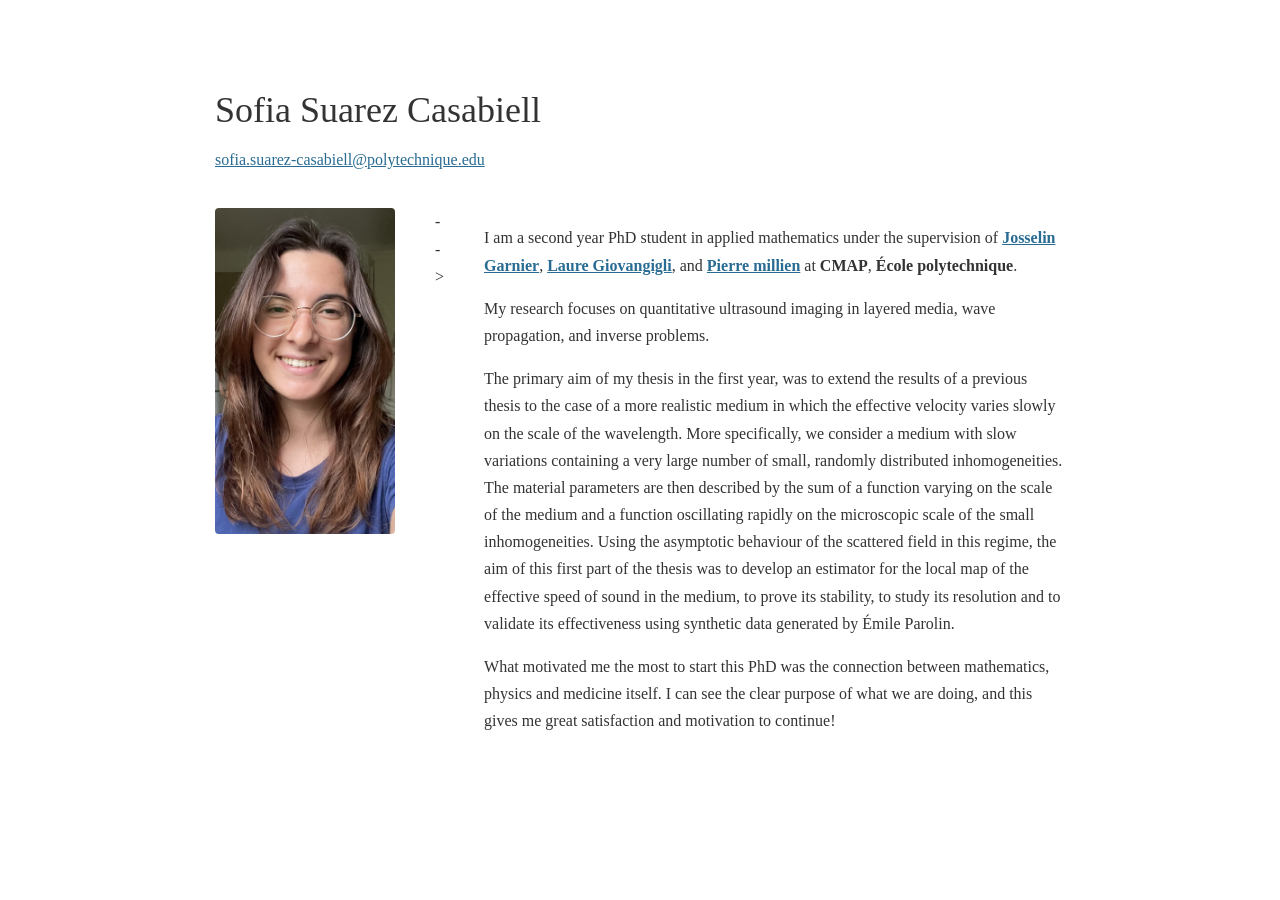
==== index.html @ 88c578b4 "Update image source in index.html Replaced the image source with a new photo." ====
<!DOCTYPE html>
<html lang="en">
<head>
  <meta charset="UTF-8">
  <meta name="viewport" content="width=device-width, initial-scale=1">
  <title>Sofia Suarez Casabiell</title>
  <style>
    body {
      max-width: 850px;
      margin: 80px auto;
      padding: 0 25px;
      font-family: Georgia, serif;
      line-height: 1.7;
      color: #333;
      background: #fff;
    }
    h1 {
      font-size: 36px;
      margin-bottom: 5px;
      font-weight: normal;
    }
    a { color: #286b93; }
    .intro {
      display: flex;
      align-items: flex-start;
      gap: 40px;
      margin-top: 35px;
    }
    .intro img {
      width: 180px;
      max-width: 100%;
      border-radius: 4px;
    }
    .intro p { margin-top: 0; }
    @media (max-width: 600px) {
      body { margin: 35px auto; }
      .intro { flex-direction: column; gap: 20px; }
    }
  </style>
</head>
<body>
  <h1>Sofia Suarez Casabiell</h1>
  <a href="mailto:sofia.suarez-casabiell@polytechnique.edu">sofia.suarez-casabiell@polytechnique.edu</a>

  <div class="intro">
    <img src="198234.jpg">
    -->

    <div>
      <p> 
        <p>
  I am a second year PhD student in applied mathematics under the supervision of
  <a href="https://josselin-garnier.org/"><strong>Josselin Garnier</strong></a>,
  <a href="https://perso.ensta.fr/~giovangigli/"><strong>Laure Giovangigli</strong></a>, and
  <a href="https://www.institut-langevin.espci.fr/people"><strong>Pierre millien</strong></a>
  at <strong>CMAP</strong>, <strong>École polytechnique</strong>.
</p>
        
      </p>
      <p>
        My research focuses on quantitative ultrasound imaging
        in layered media, wave propagation, and inverse problems.  
      </p>
      The primary aim of my thesis in the first year, was to extend the results of a previous thesis to the
case of a more realistic medium in which the effective velocity varies slowly on the scale of the
wavelength. More specifically, we consider a medium with slow variations
containing a very large number of small, randomly distributed inhomogeneities. The
material parameters are then described by the sum of a function varying on the scale
of the medium and a function oscillating rapidly on the microscopic scale of the small
inhomogeneities. Using the asymptotic behaviour of the scattered field in this regime, the aim of
this first part of the thesis was to develop an estimator for the local map of the
effective speed of sound in the medium, to prove its stability, to study its resolution and
to validate its effectiveness using synthetic data generated by Émile Parolin.

            </p>

      What motivated me the most to start this PhD was the connection between mathematics, physics and medicine itself.
      I can see the clear purpose of what we are doing, and this gives me great satisfaction and motivation to continue!
      
    </div>
  </div>
</body>
</html>
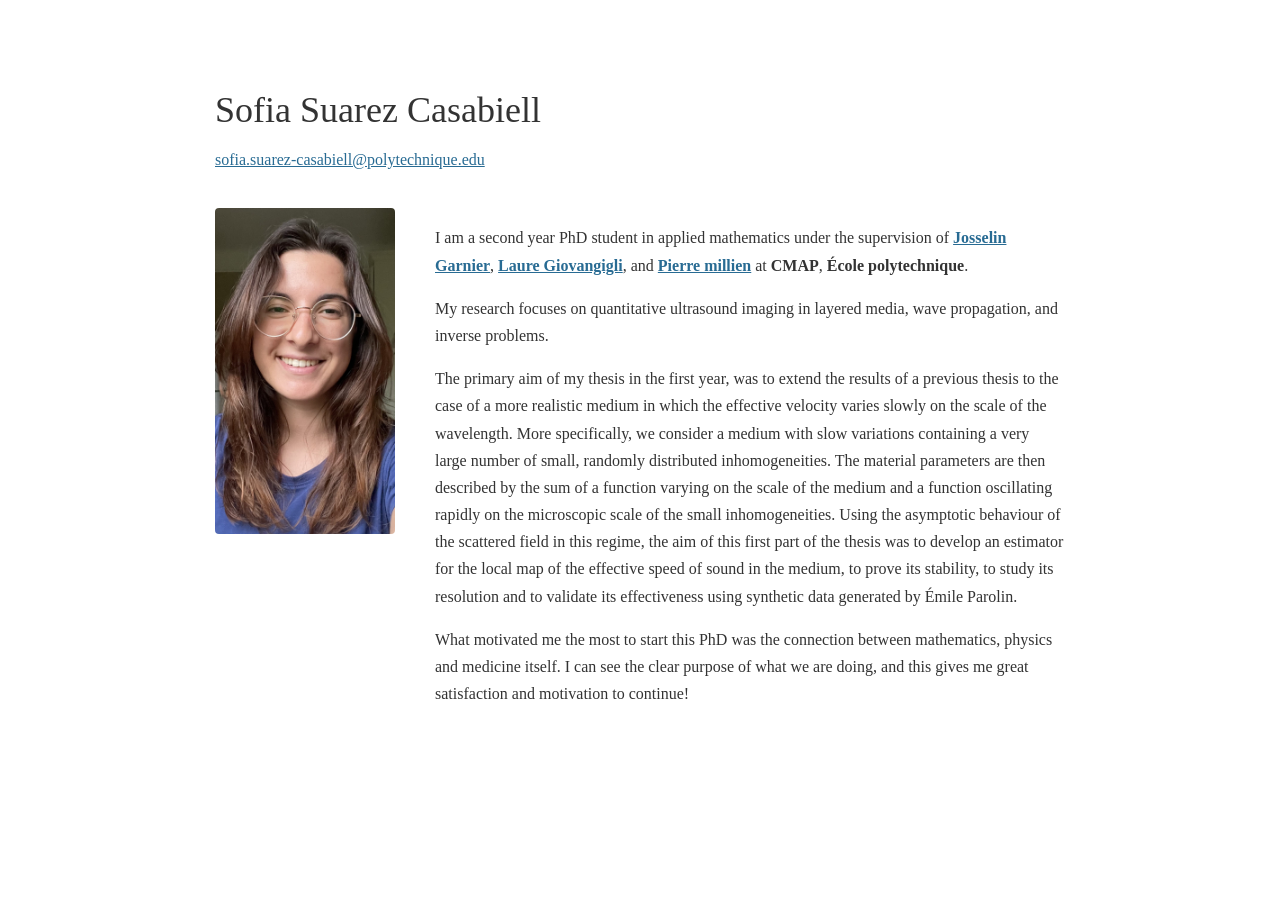
==== commit 8a110df8: "Fix HTML syntax error in index.html" ====
--- a/index.html
+++ b/index.html
@@ -44,7 +44,7 @@
 
   <div class="intro">
     <img src="198234.jpg">
-    -->
+  
 
     <div>
       <p> 
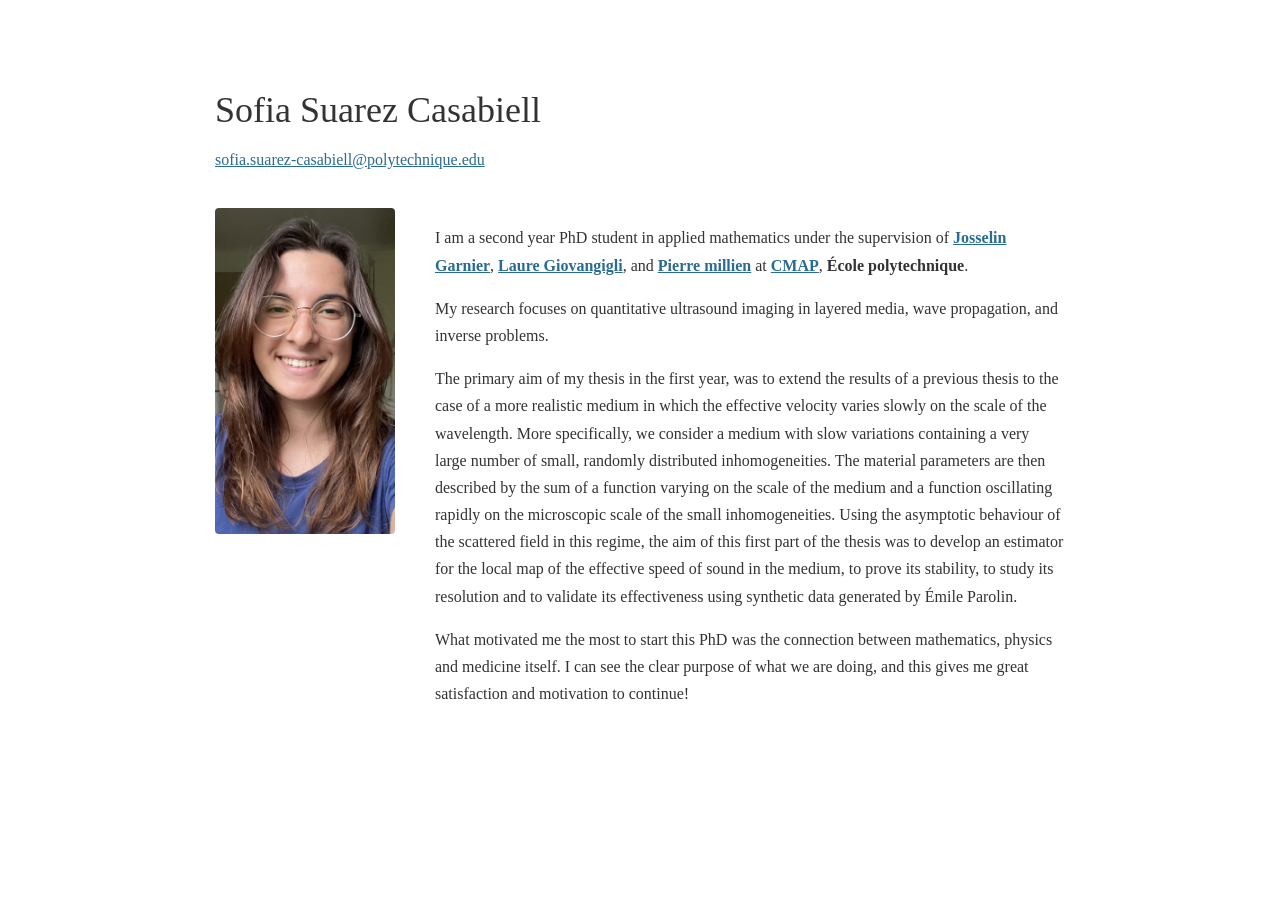
==== commit 67afe5a5: "Update CMAP reference to include hyperlink" ====
--- a/index.html
+++ b/index.html
@@ -53,7 +53,7 @@
   <a href="https://josselin-garnier.org/"><strong>Josselin Garnier</strong></a>,
   <a href="https://perso.ensta.fr/~giovangigli/"><strong>Laure Giovangigli</strong></a>, and
   <a href="https://www.institut-langevin.espci.fr/people"><strong>Pierre millien</strong></a>
-  at <strong>CMAP</strong>, <strong>École polytechnique</strong>.
+  at <a href="https://cmap.ip-paris.fr/"><strong>CMAP</strong></a>, <strong>École polytechnique</strong>.
 </p>
         
       </p>
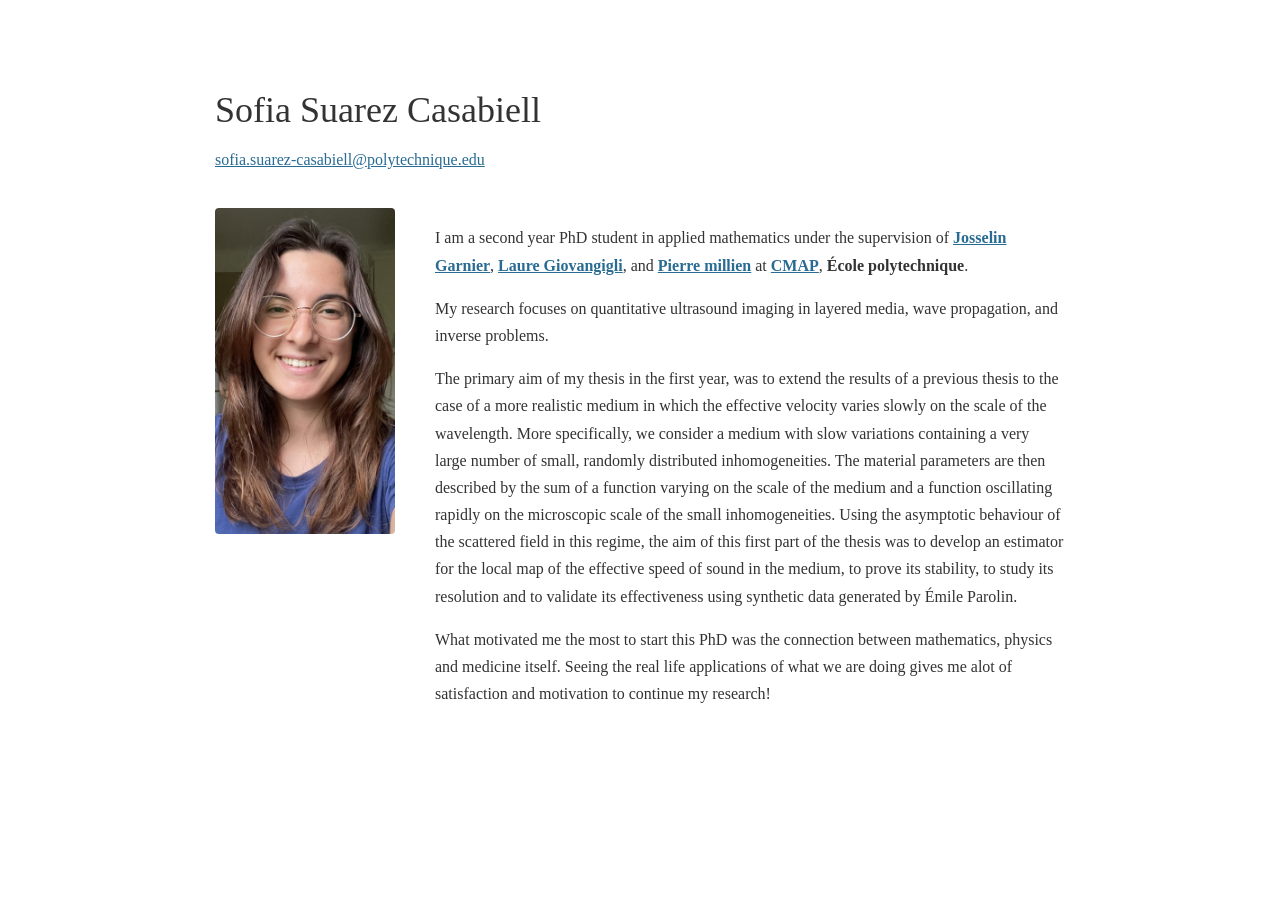
==== commit e4aaf711: "Update index.html" ====
--- a/index.html
+++ b/index.html
@@ -75,7 +75,7 @@
             </p>
 
       What motivated me the most to start this PhD was the connection between mathematics, physics and medicine itself.
-      I can see the clear purpose of what we are doing, and this gives me great satisfaction and motivation to continue!
+      Seeing the real life applications of what we are doing gives me alot of satisfaction and motivation to continue my research!
       
     </div>
   </div>
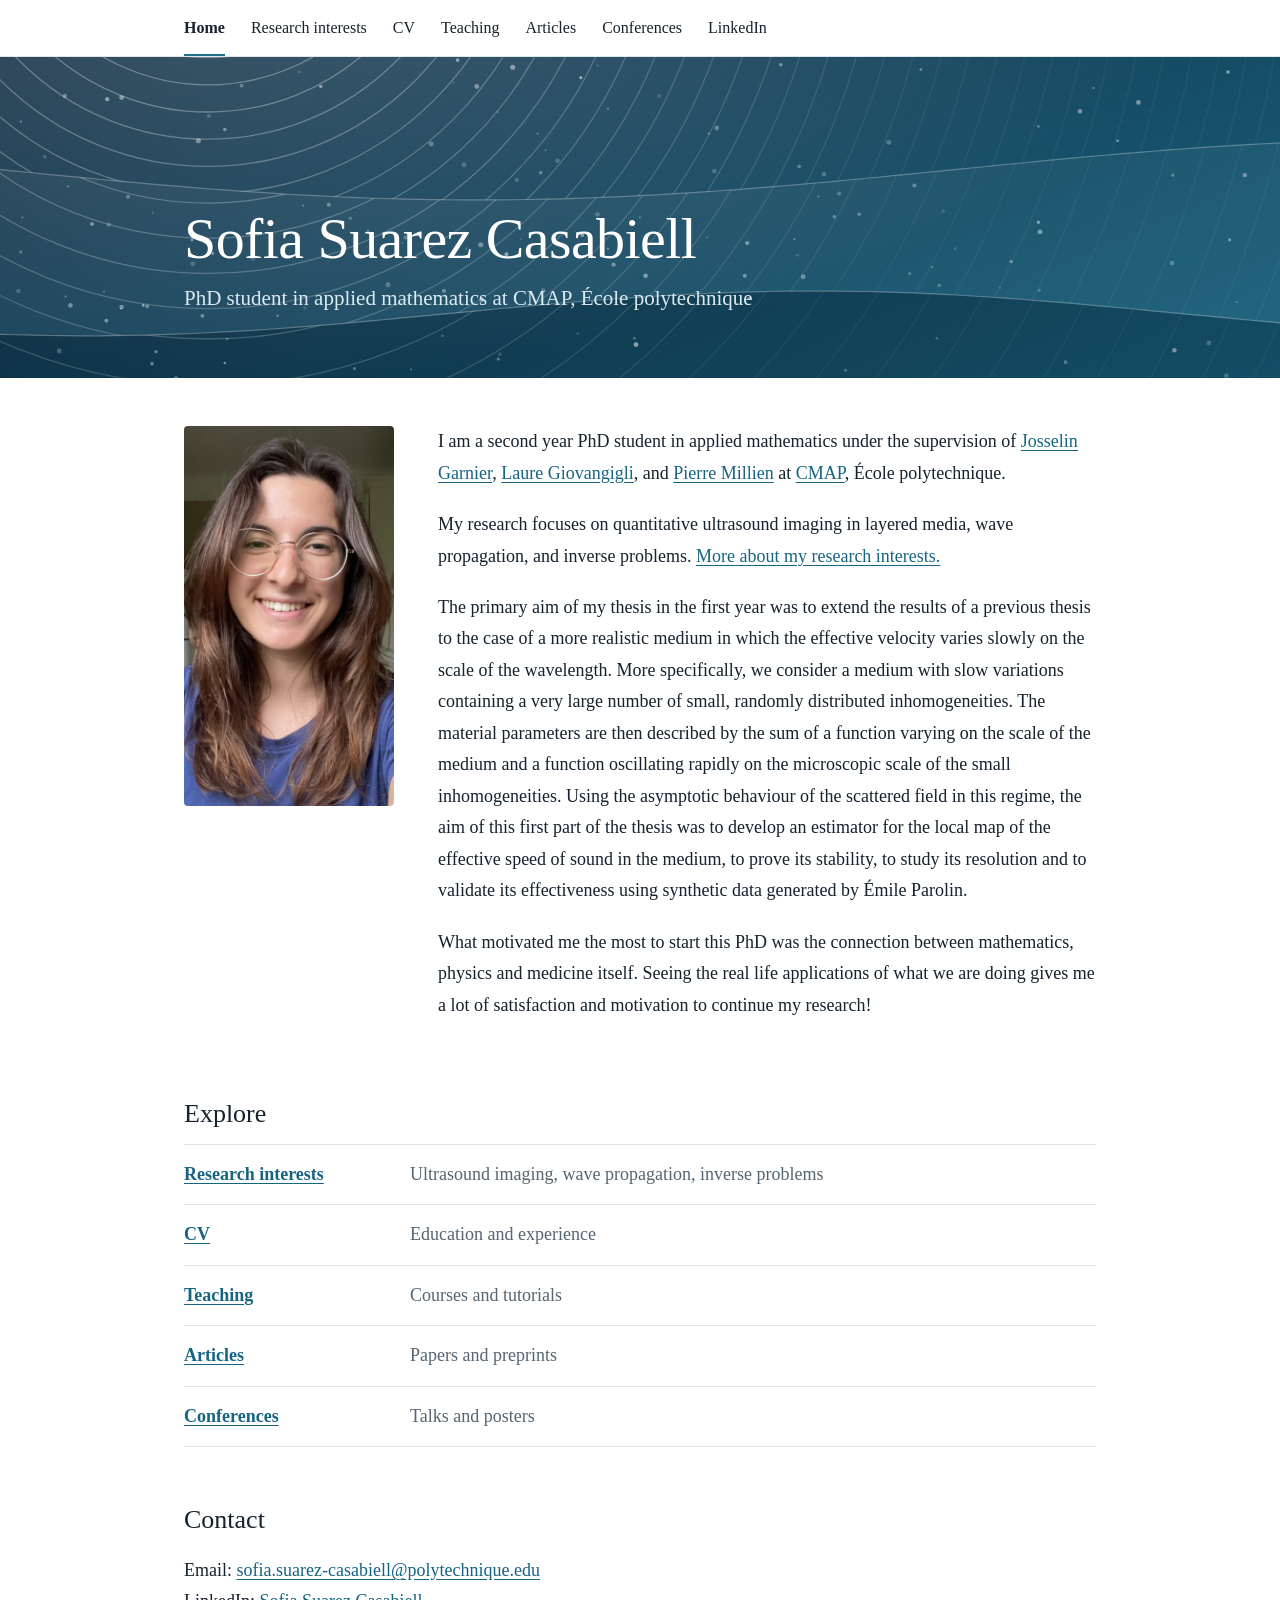
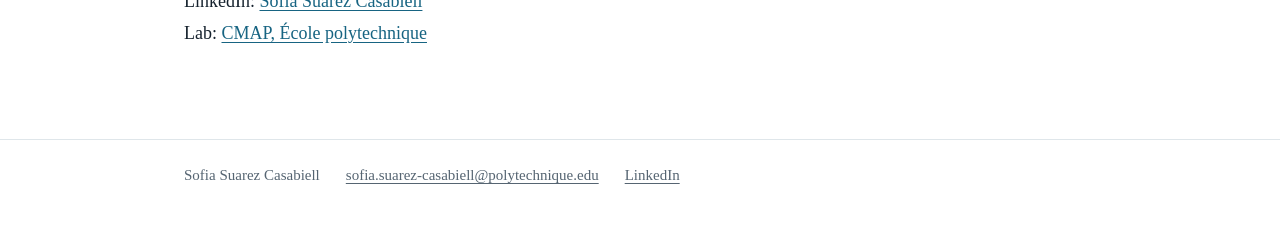
==== commit 855eded0: "poner todas las paginas en mi pagina web: cv y asi" ====
--- a/index.html
+++ b/index.html
@@ -3,81 +3,116 @@
 <head>
   <meta charset="UTF-8">
   <meta name="viewport" content="width=device-width, initial-scale=1">
-  <title>Sofia Suarez Casabiell</title>
-  <style>
-    body {
-      max-width: 850px;
-      margin: 80px auto;
-      padding: 0 25px;
-      font-family: Georgia, serif;
-      line-height: 1.7;
-      color: #333;
-      background: #fff;
-    }
-    h1 {
-      font-size: 36px;
-      margin-bottom: 5px;
-      font-weight: normal;
-    }
-    a { color: #286b93; }
-    .intro {
-      display: flex;
-      align-items: flex-start;
-      gap: 40px;
-      margin-top: 35px;
-    }
-    .intro img {
-      width: 180px;
-      max-width: 100%;
-      border-radius: 4px;
-    }
-    .intro p { margin-top: 0; }
-    @media (max-width: 600px) {
-      body { margin: 35px auto; }
-      .intro { flex-direction: column; gap: 20px; }
-    }
-  </style>
+  <title>Sofia Suarez Casabiell – PhD student in applied mathematics | CMAP, École polytechnique</title>
+  <meta name="description" content="Personal website of Sofia Suarez Casabiell (Sofía Suárez Casabiell), PhD student in applied mathematics at CMAP, École polytechnique. Research on quantitative ultrasound imaging, wave propagation and inverse problems.">
+  <meta name="theme-color" content="#0e2740">
+  <link rel="canonical" href="https://scasabiell.github.io/">
+  <meta property="og:type" content="website">
+  <meta property="og:title" content="Sofia Suarez Casabiell – PhD student in applied mathematics | CMAP, École polytechnique">
+  <meta property="og:description" content="Personal website of Sofia Suarez Casabiell (Sofía Suárez Casabiell), PhD student in applied mathematics at CMAP, École polytechnique. Research on quantitative ultrasound imaging, wave propagation and inverse problems.">
+  <meta property="og:url" content="https://scasabiell.github.io/">
+  <meta property="og:image" content="https://scasabiell.github.io/198234.jpg">
+  <link rel="stylesheet" href="style.css">
+  <script type="application/ld+json">
+{
+  "@context": "https://schema.org",
+  "@type": "Person",
+  "name": "Sofia Suarez Casabiell",
+  "alternateName": [
+    "Sofía Suárez Casabiell",
+    "Sofia Suarez-Casabiell"
+  ],
+  "jobTitle": "PhD student in applied mathematics",
+  "affiliation": {
+    "@type": "Organization",
+    "name": "CMAP, École polytechnique"
+  },
+  "url": "https://scasabiell.github.io/",
+  "image": "https://scasabiell.github.io/198234.jpg",
+  "sameAs": [
+    "https://www.linkedin.com/in/YOUR-LINKEDIN/"
+  ]
+}
+  </script>
 </head>
 <body>
-  <h1>Sofia Suarez Casabiell</h1>
-  <a href="mailto:sofia.suarez-casabiell@polytechnique.edu">sofia.suarez-casabiell@polytechnique.edu</a>
+  <nav class="nav" aria-label="Main">
+    <ul>
+      <li><a href="index.html" aria-current="page">Home</a></li>
+      <li><a href="research.html">Research interests</a></li>
+      <li><a href="cv.html">CV</a></li>
+      <li><a href="teaching.html">Teaching</a></li>
+      <li><a href="articles.html">Articles</a></li>
+      <li><a href="conferences.html">Conferences</a></li>
+      <li><a href="https://www.linkedin.com/in/YOUR-LINKEDIN/" rel="me noopener" target="_blank">LinkedIn</a></li>
+    </ul>
+  </nav>
 
-  <div class="intro">
-    <img src="198234.jpg">
-  
+  <header class="hero big">
+    <div class="inner">
+      <h1>Sofia Suarez Casabiell</h1>
+      <p>PhD student in applied mathematics at CMAP, École polytechnique</p>
+    </div>
+  </header>
 
-    <div>
-      <p> 
+  <main>
+    <div class="intro">
+      <img src="198234.jpg" alt="Portrait of Sofia Suarez Casabiell" width="210">
+      <div class="prose">
         <p>
-  I am a second year PhD student in applied mathematics under the supervision of
-  <a href="https://josselin-garnier.org/"><strong>Josselin Garnier</strong></a>,
-  <a href="https://perso.ensta.fr/~giovangigli/"><strong>Laure Giovangigli</strong></a>, and
-  <a href="https://www.institut-langevin.espci.fr/people"><strong>Pierre millien</strong></a>
-  at <a href="https://cmap.ip-paris.fr/"><strong>CMAP</strong></a>, <strong>École polytechnique</strong>.
-</p>
-        
-      </p>
-      <p>
-        My research focuses on quantitative ultrasound imaging
-        in layered media, wave propagation, and inverse problems.  
-      </p>
-      The primary aim of my thesis in the first year, was to extend the results of a previous thesis to the
-case of a more realistic medium in which the effective velocity varies slowly on the scale of the
-wavelength. More specifically, we consider a medium with slow variations
-containing a very large number of small, randomly distributed inhomogeneities. The
-material parameters are then described by the sum of a function varying on the scale
-of the medium and a function oscillating rapidly on the microscopic scale of the small
-inhomogeneities. Using the asymptotic behaviour of the scattered field in this regime, the aim of
-this first part of the thesis was to develop an estimator for the local map of the
-effective speed of sound in the medium, to prove its stability, to study its resolution and
-to validate its effectiveness using synthetic data generated by Émile Parolin.
+          I am a second year PhD student in applied mathematics under the supervision of
+          <a href="https://josselin-garnier.org/">Josselin Garnier</a>,
+          <a href="https://perso.ensta.fr/~giovangigli/">Laure Giovangigli</a>, and
+          <a href="https://www.institut-langevin.espci.fr/people">Pierre Millien</a>
+          at <a href="https://cmap.ip-paris.fr/">CMAP</a>, École polytechnique.
+        </p>
+        <p>
+          My research focuses on quantitative ultrasound imaging in layered media, wave propagation,
+          and inverse problems. <a href="research.html">More about my research interests.</a>
+        </p>
+        <p>
+          The primary aim of my thesis in the first year was to extend the results of a previous thesis
+          to the case of a more realistic medium in which the effective velocity varies slowly on the
+          scale of the wavelength. More specifically, we consider a medium with slow variations
+          containing a very large number of small, randomly distributed inhomogeneities. The material
+          parameters are then described by the sum of a function varying on the scale of the medium and
+          a function oscillating rapidly on the microscopic scale of the small inhomogeneities. Using
+          the asymptotic behaviour of the scattered field in this regime, the aim of this first part of
+          the thesis was to develop an estimator for the local map of the effective speed of sound in
+          the medium, to prove its stability, to study its resolution and to validate its effectiveness
+          using synthetic data generated by Émile Parolin.
+        </p>
+        <p>
+          What motivated me the most to start this PhD was the connection between mathematics, physics
+          and medicine itself. Seeing the real life applications of what we are doing gives me a lot of
+          satisfaction and motivation to continue my research!
+        </p>
+      </div>
+    </div>
 
-            </p>
+    <h2>Explore</h2>
+    <ul class="sections">
+      <li><a href="research.html">Research interests</a><span>Ultrasound imaging, wave propagation, inverse problems</span></li>
+      <li><a href="cv.html">CV</a><span>Education and experience</span></li>
+      <li><a href="teaching.html">Teaching</a><span>Courses and tutorials</span></li>
+      <li><a href="articles.html">Articles</a><span>Papers and preprints</span></li>
+      <li><a href="conferences.html">Conferences</a><span>Talks and posters</span></li>
+    </ul>
 
-      What motivated me the most to start this PhD was the connection between mathematics, physics and medicine itself.
-      Seeing the real life applications of what we are doing gives me alot of satisfaction and motivation to continue my research!
-      
+    <h2>Contact</h2>
+    <p>
+      Email: <a href="mailto:sofia.suarez-casabiell@polytechnique.edu">sofia.suarez-casabiell@polytechnique.edu</a><br>
+      LinkedIn: <a href="https://www.linkedin.com/in/YOUR-LINKEDIN/" rel="me noopener" target="_blank">Sofia Suarez Casabiell</a><br>
+      Lab: <a href="https://cmap.ip-paris.fr/">CMAP, École polytechnique</a>
+    </p>
+  </main>
+
+  <footer>
+    <div class="inner">
+      <span>Sofia Suarez Casabiell</span>
+      <a href="mailto:sofia.suarez-casabiell@polytechnique.edu">sofia.suarez-casabiell@polytechnique.edu</a>
+      <a href="https://www.linkedin.com/in/YOUR-LINKEDIN/" rel="me noopener" target="_blank">LinkedIn</a>
     </div>
-  </div>
+  </footer>
 </body>
 </html>
--- a/style.css
+++ b/style.css
@@ -0,0 +1,159 @@
+:root {
+  --ink: #16222e;
+  --muted: #566572;
+  --deep: #0e2740;
+  --teal: #1d6f8a;
+  --link: #176482;
+  --rule: #dfe6ea;
+  --focus: #e0a030;
+}
+
+* { box-sizing: border-box; }
+
+@media (prefers-reduced-motion: no-preference) {
+  html { scroll-behavior: smooth; }
+}
+
+body {
+  margin: 0;
+  font-family: Georgia, "Times New Roman", serif;
+  font-size: 18px;
+  line-height: 1.75;
+  color: var(--ink);
+  background: #fff;
+}
+
+a { color: var(--link); text-underline-offset: 3px; }
+a:hover { color: var(--deep); }
+:focus-visible { outline: 3px solid var(--focus); outline-offset: 3px; }
+
+/* Navigation */
+.nav {
+  position: sticky;
+  top: 0;
+  z-index: 10;
+  background: rgba(255, 255, 255, 0.96);
+  border-bottom: 1px solid var(--rule);
+}
+.nav ul {
+  max-width: 960px;
+  margin: 0 auto;
+  padding: 0 24px;
+  list-style: none;
+  display: flex;
+  flex-wrap: wrap;
+  align-items: center;
+  gap: 0 26px;
+}
+.nav a {
+  display: block;
+  padding: 14px 0 12px;
+  color: var(--ink);
+  text-decoration: none;
+  font-size: 16px;
+  border-bottom: 2px solid transparent;
+}
+.nav a:hover { border-bottom-color: var(--teal); color: var(--ink); }
+.nav a[aria-current="page"] { border-bottom-color: var(--teal); font-weight: bold; }
+.nav .brand { margin-right: auto; font-weight: bold; }
+
+/* Hero banner */
+.hero {
+  background: var(--deep) url("banner.svg") center / cover no-repeat;
+  color: #fff;
+}
+.hero .inner {
+  max-width: 960px;
+  margin: 0 auto;
+  padding: 90px 24px 44px;
+}
+.hero.big .inner { padding: 150px 24px 64px; }
+.hero h1 {
+  margin: 0 0 12px;
+  font-size: clamp(34px, 6vw, 58px);
+  line-height: 1.1;
+  font-weight: normal;
+  letter-spacing: -0.01em;
+}
+.hero p {
+  margin: 0;
+  max-width: 34em;
+  font-size: clamp(17px, 2.4vw, 21px);
+  line-height: 1.5;
+  color: #dcebf2;
+}
+
+/* Content */
+main {
+  max-width: 960px;
+  margin: 0 auto;
+  padding: 48px 24px 72px;
+}
+.prose { max-width: 44em; }
+.prose p { margin: 0 0 1.1em; }
+
+h2 {
+  margin: 2.2em 0 0.5em;
+  font-size: 26px;
+  line-height: 1.25;
+  font-weight: normal;
+}
+main > h2:first-child { margin-top: 0; }
+h3 { margin: 1.6em 0 0.2em; font-size: 19px; }
+
+.intro { display: flex; align-items: flex-start; gap: 44px; }
+.intro img { flex: none; width: 210px; height: auto; border-radius: 4px; }
+
+/* Link list on the home page */
+.sections {
+  list-style: none;
+  margin: 0;
+  padding: 0;
+  border-top: 1px solid var(--rule);
+}
+.sections li {
+  display: flex;
+  flex-wrap: wrap;
+  gap: 0 28px;
+  padding: 14px 0;
+  border-bottom: 1px solid var(--rule);
+}
+.sections a { min-width: 11em; font-weight: bold; }
+.sections span { color: var(--muted); }
+
+/* CV entries */
+.entries {
+  display: grid;
+  grid-template-columns: 9em 1fr;
+  gap: 8px 28px;
+  margin: 0;
+}
+.entries dt { color: var(--muted); }
+.entries dd { margin: 0; }
+
+.note { color: var(--muted); }
+
+footer {
+  border-top: 1px solid var(--rule);
+  color: var(--muted);
+  font-size: 15px;
+}
+footer .inner {
+  max-width: 960px;
+  margin: 0 auto;
+  padding: 22px 24px 40px;
+  display: flex;
+  flex-wrap: wrap;
+  gap: 4px 26px;
+}
+footer a { color: var(--muted); }
+
+@media (max-width: 680px) {
+  body { font-size: 17px; }
+  .intro { flex-direction: column; gap: 24px; }
+  .intro img { width: 170px; }
+  .entries { grid-template-columns: 1fr; gap: 0; }
+  .entries dd { margin-bottom: 14px; }
+  .hero .inner { padding: 64px 24px 32px; }
+  .hero.big .inner { padding: 100px 24px 44px; }
+}
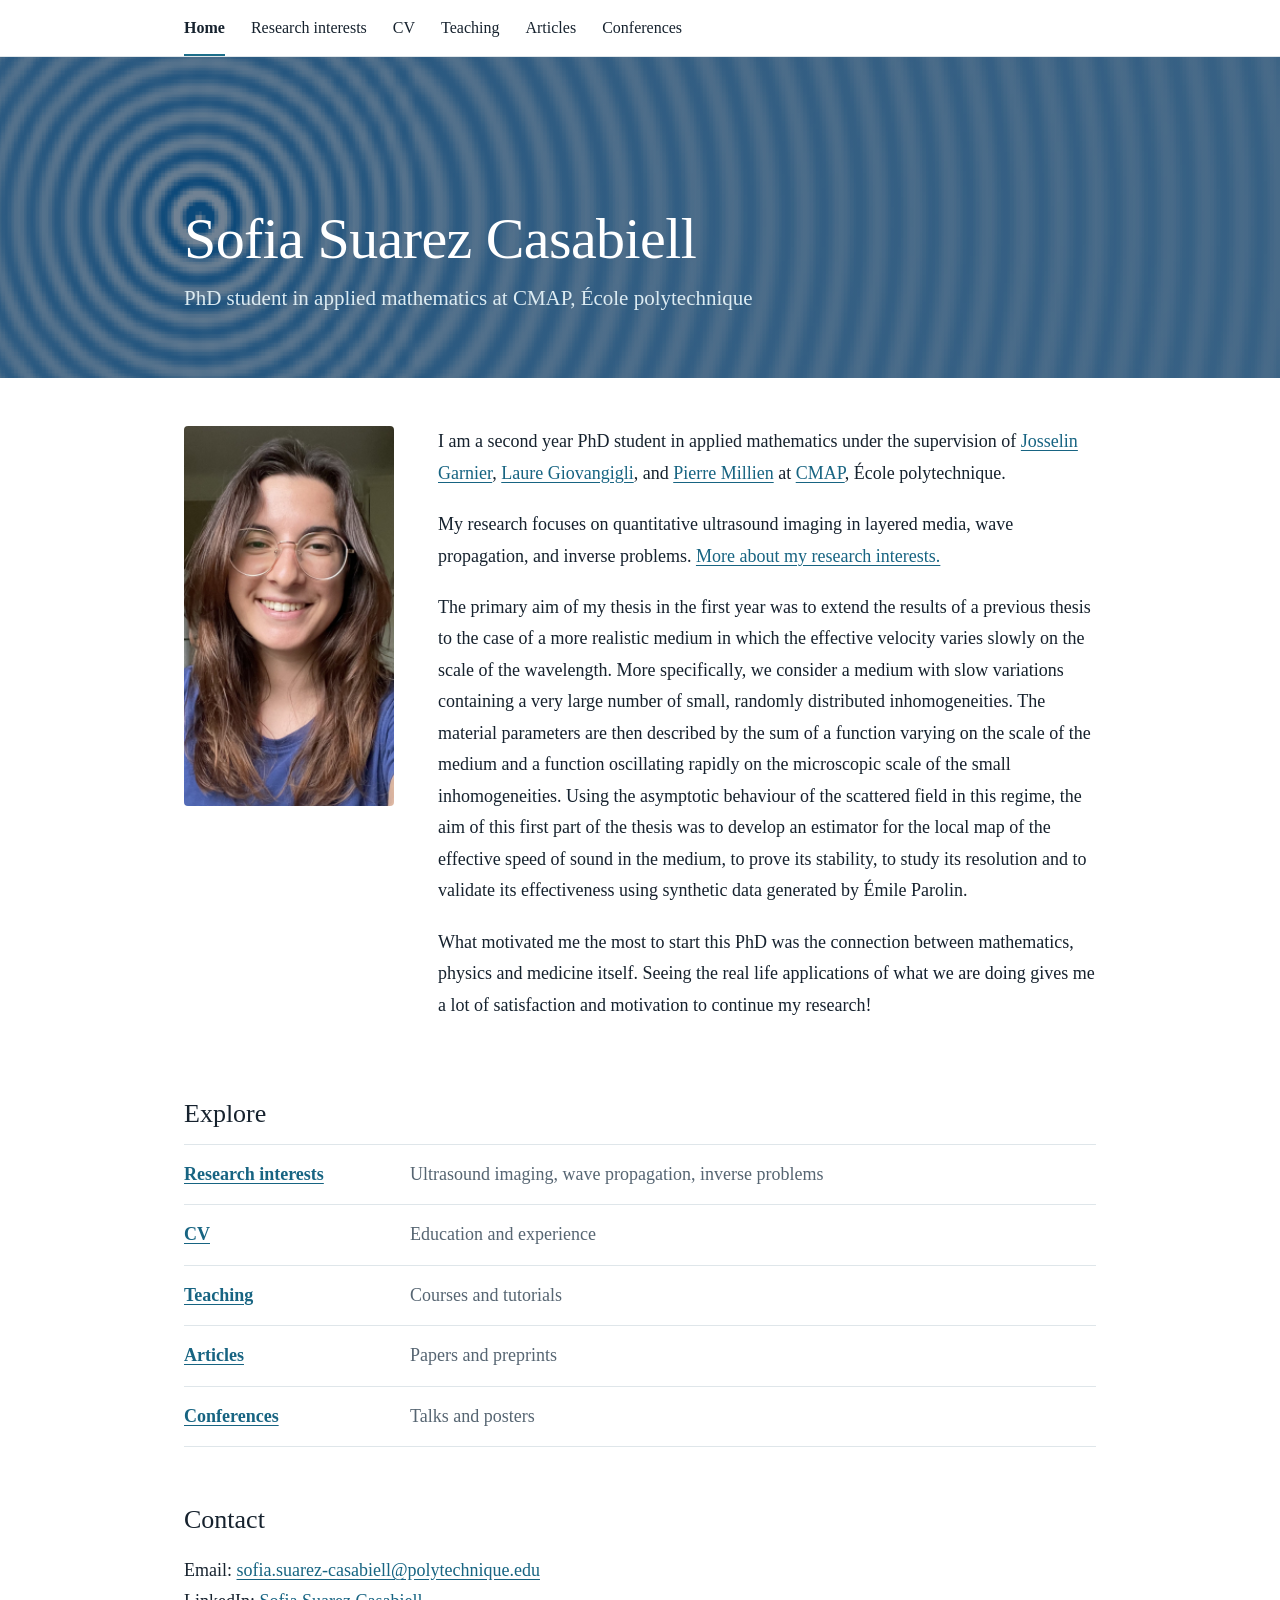
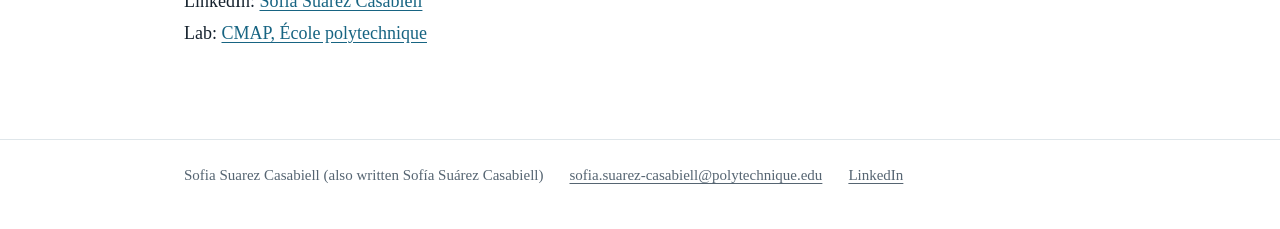
==== commit de1eacef: "Update footer with full name format" ====
--- a/index.html
+++ b/index.html
@@ -30,7 +30,7 @@
   "url": "https://scasabiell.github.io/",
   "image": "https://scasabiell.github.io/198234.jpg",
   "sameAs": [
-    "https://www.linkedin.com/in/YOUR-LINKEDIN/"
+    "https://fr.linkedin.com/in/sofia-suarez-casabiell-b281962a2"
   ]
 }
   </script>
@@ -44,7 +44,7 @@
       <li><a href="teaching.html">Teaching</a></li>
       <li><a href="articles.html">Articles</a></li>
       <li><a href="conferences.html">Conferences</a></li>
-      <li><a href="https://www.linkedin.com/in/YOUR-LINKEDIN/" rel="me noopener" target="_blank">LinkedIn</a></li>
+      <li><a href="https://fr.linkedin.com/in/sofia-suarez-casabiell-b281962a2" rel="me noopener" target="_blank">LinkedIn</a></li>
     </ul>
   </nav>
 
@@ -68,7 +68,7 @@
         </p>
         <p>
           My research focuses on quantitative ultrasound imaging in layered media, wave propagation,
-          and inverse problems. <a href="research.html">More about my research interests.</a>
+          and inverse problems. <a href="research.html"> More about my research interests.</a>
         </p>
         <p>
           The primary aim of my thesis in the first year was to extend the results of a previous thesis
@@ -102,16 +102,16 @@
     <h2>Contact</h2>
     <p>
       Email: <a href="mailto:sofia.suarez-casabiell@polytechnique.edu">sofia.suarez-casabiell@polytechnique.edu</a><br>
-      LinkedIn: <a href="https://www.linkedin.com/in/YOUR-LINKEDIN/" rel="me noopener" target="_blank">Sofia Suarez Casabiell</a><br>
+      LinkedIn: <a href="https://fr.linkedin.com/in/sofia-suarez-casabiell-b281962a2" rel="me noopener" target="_blank">Sofia Suarez Casabiell</a><br>
       Lab: <a href="https://cmap.ip-paris.fr/">CMAP, École polytechnique</a>
     </p>
   </main>
 
   <footer>
     <div class="inner">
-      <span>Sofia Suarez Casabiell</span>
+      <span>Sofia Suarez Casabiell (also written Sofía Suárez Casabiell)</span>
       <a href="mailto:sofia.suarez-casabiell@polytechnique.edu">sofia.suarez-casabiell@polytechnique.edu</a>
-      <a href="https://www.linkedin.com/in/YOUR-LINKEDIN/" rel="me noopener" target="_blank">LinkedIn</a>
+      <a href="https://fr.linkedin.com/in/sofia-suarez-casabiell-b281962a2" rel="me noopener" target="_blank">LinkedIn</a>
     </div>
   </footer>
 </body>
--- a/style.css
+++ b/style.css
@@ -59,7 +59,9 @@
 
 /* Hero banner */
 .hero {
-  background: var(--deep) url("banner.svg") center / cover no-repeat;
+  background:
+    linear-gradient(rgba(14, 39, 64, 0.55), rgba(14, 39, 64, 0.55)),
+    url("banner_2.png") center / cover no-repeat;
   color: #fff;
 }
 .hero .inner {
@@ -157,3 +159,4 @@
   .hero .inner { padding: 64px 24px 32px; }
   .hero.big .inner { padding: 100px 24px 44px; }
 }
+.nav li:last-child { display: none; }
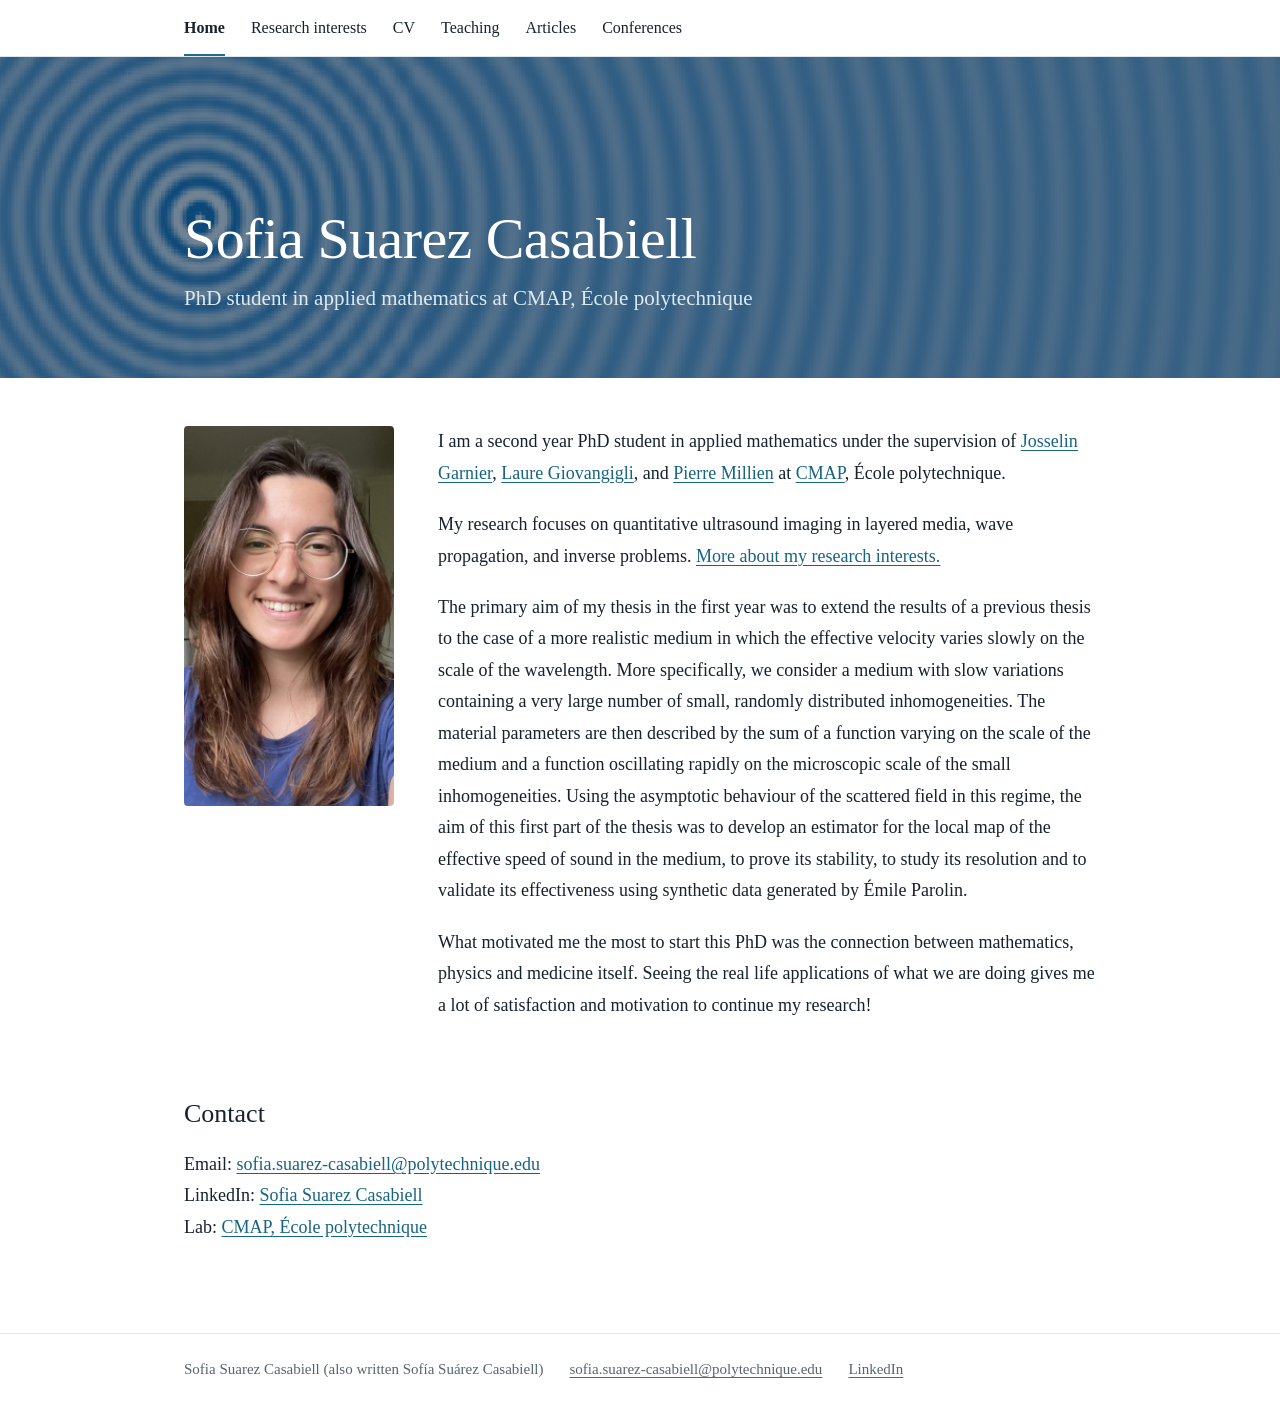
==== commit ada22c1c: "Remove 'Explore' section from index.html Removed the 'Explore' section with links to various resourc" ====
--- a/index.html
+++ b/index.html
@@ -90,15 +90,6 @@
       </div>
     </div>
 
-    <h2>Explore</h2>
-    <ul class="sections">
-      <li><a href="research.html">Research interests</a><span>Ultrasound imaging, wave propagation, inverse problems</span></li>
-      <li><a href="cv.html">CV</a><span>Education and experience</span></li>
-      <li><a href="teaching.html">Teaching</a><span>Courses and tutorials</span></li>
-      <li><a href="articles.html">Articles</a><span>Papers and preprints</span></li>
-      <li><a href="conferences.html">Conferences</a><span>Talks and posters</span></li>
-    </ul>
-
     <h2>Contact</h2>
     <p>
       Email: <a href="mailto:sofia.suarez-casabiell@polytechnique.edu">sofia.suarez-casabiell@polytechnique.edu</a><br>
